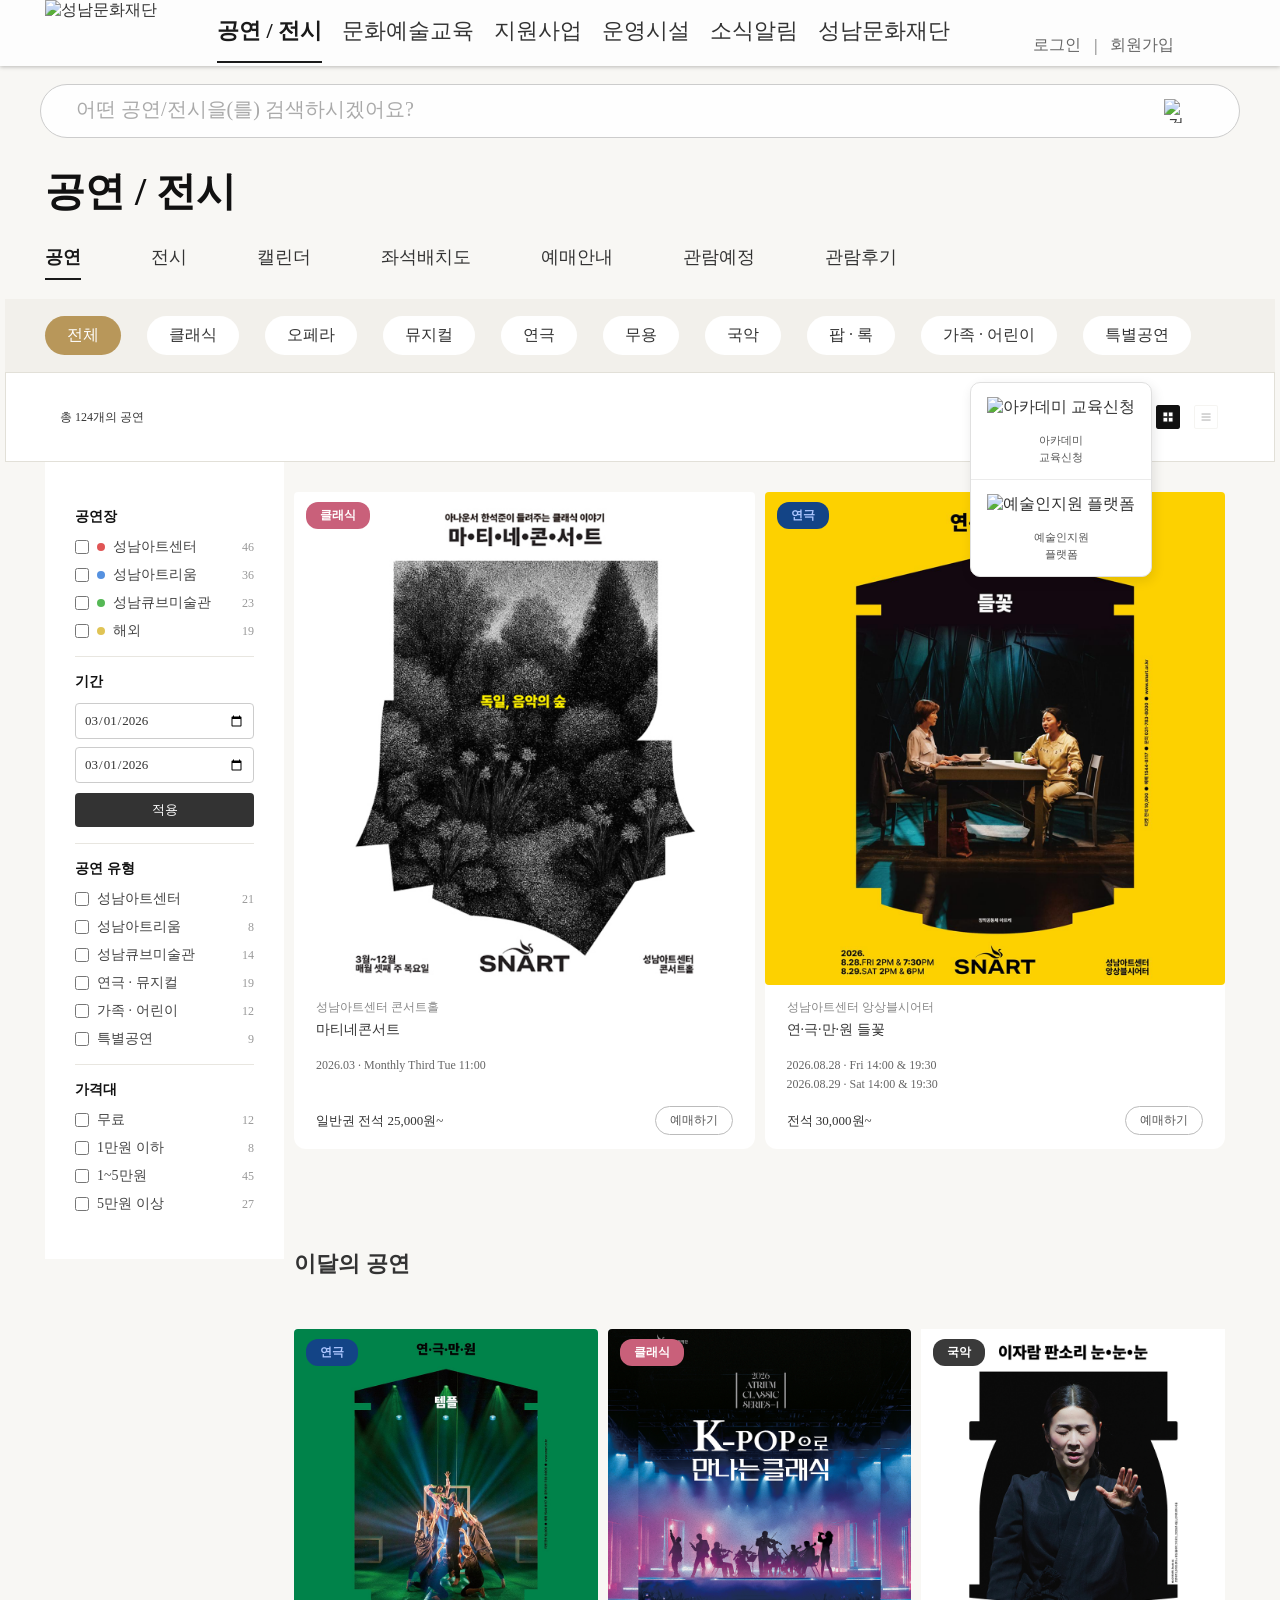
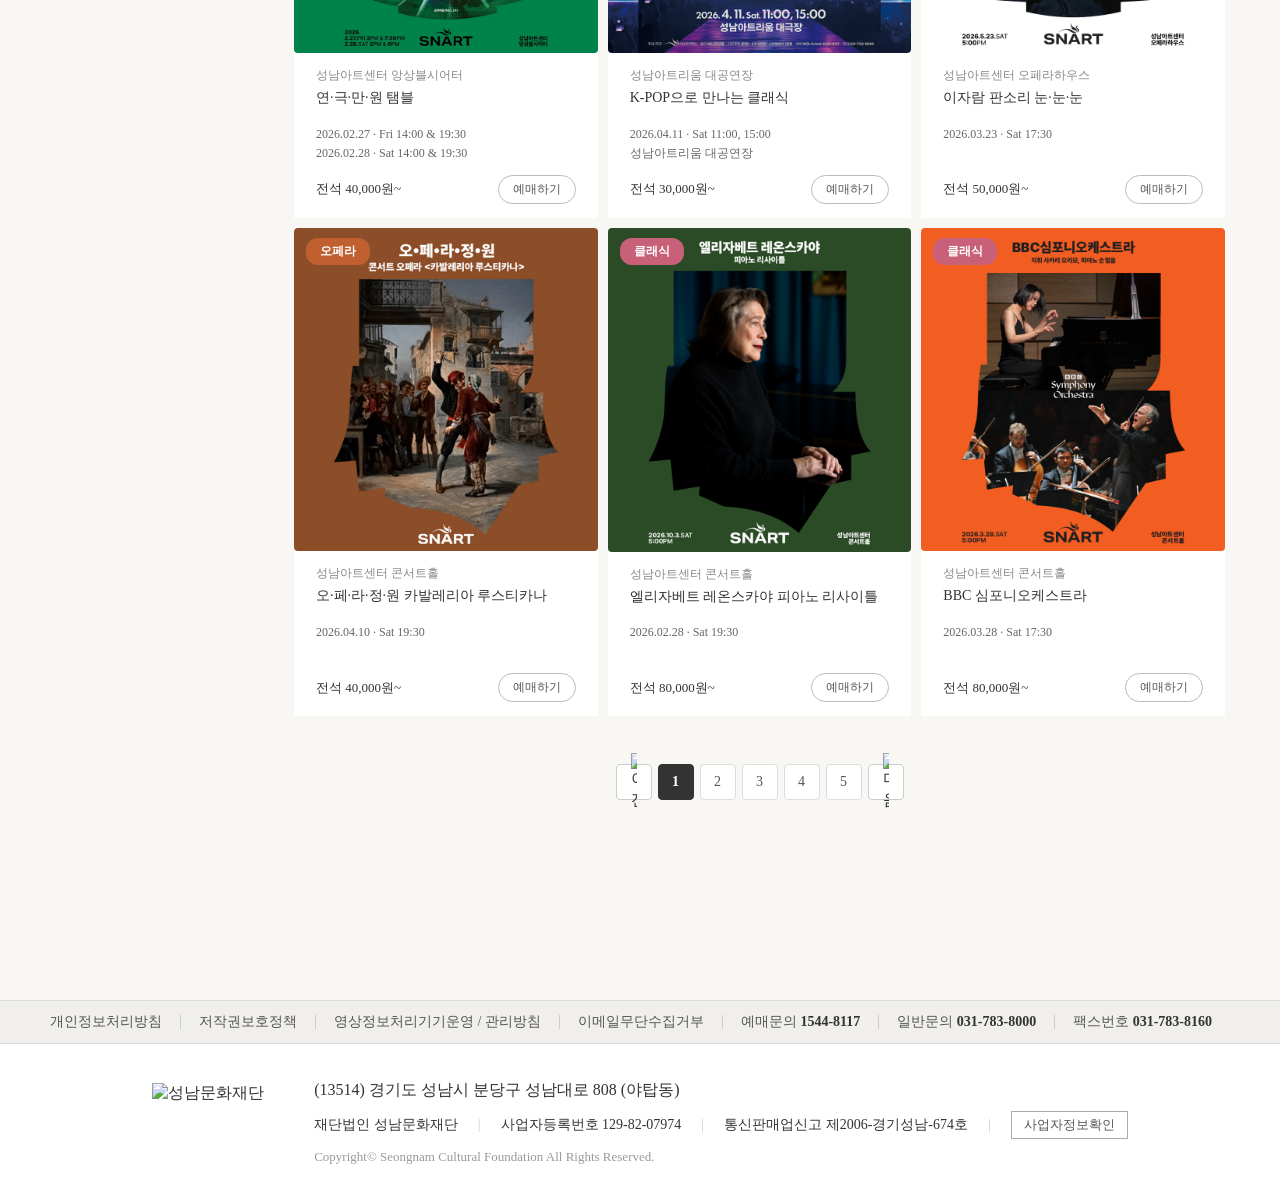
==== subpage1.html @ 3c05ad5e "0329" ====
<!DOCTYPE html>
<html lang="ko">
<head>
  <meta charset="UTF-8">
  <meta name="viewport" content="width=device-width, initial-scale=1.0">
  <title>공연/전시 - 성남문화재단</title>
  <link rel="stylesheet" href="css/reset.css">
  <link rel="stylesheet" href="css/header.css">
  <link rel="stylesheet" href="css/footer.css">
  <link rel="stylesheet" href="css/subpage1.css">
  <script src="https://kit.fontawesome.com/1cd9cbfb2d.js" crossorigin="anonymous"></script>
</head>
<body>

  <header>
    <div class="container">
      <a href="index.html" class="header-logo">
        <img src="img/symbol/logo-header.png" alt="성남문화재단">
      </a>
      <nav class="header-nav" id="headerNav">
        <ul>
          <li><a href="subpage1.html" class="on">공연 / 전시</a></li>
          <li><a href="#">문화예술교육</a></li>
          <li><a href="#">지원사업</a></li>
          <li><a href="#">운영시설</a></li>
          <li><a href="#">소식알림</a></li>
          <li><a href="#">성남문화재단</a></li>
        </ul>
      </nav>
      <div class="header-auth">
        <a href="#">로그인</a>
        <span class="divider">|</span>
        <a href="#">회원가입</a>
      </div>
      <button class="hamburger" id="hamburger" aria-label="메뉴 열기">
        <span></span>
        <span></span>
        <span></span>
      </button>
    </div>
  </header>

  <aside class="side-nav" id="sideNav">
    <a href="#" class="side-nav-item">
      <img src="img/symbol/keybord.png" alt="아카데미 교육신청">
      <span>아카데미<br>교육신청</span>
    </a>
    <a href="#" class="side-nav-item">
      <img src="img/symbol/flatfrom.png" alt="예술인지원 플랫폼">
      <span>예술인지원<br>플랫폼</span>
    </a>
  </aside>

  <main>

    <!-- 검색 -->
    <section id="search">
      <div class="container">
        <input type="text" placeholder="어떤 공연/전시을(를) 검색하시겠어요?">
        <button class="search-btn" aria-label="검색">
          <img src="img/symbol/search.png" alt="검색">
        </button>
      </div>
    </section>

    <!-- 공연/전시 헤더 섹션 -->
    <section id="perf-nav-section">
      <div class="container">
        <h1 class="page-title">공연 / 전시</h1>
        <nav class="page-nav">
          <ul>
            <li><a href="#" class="on">공연</a></li>
            <li><a href="#">전시</a></li>
            <li><a href="#">캘린더</a></li>
            <li><a href="#">좌석배치도</a></li>
            <li><a href="#">예매안내</a></li>
            <li><a href="#">관람예정</a></li>
            <li><a href="#">관람후기</a></li>
          </ul>
        </nav>
      </div>
      <div class="genre-nav-wrap">
        <div class="container">
          <ul class="genre-nav">
            <li><a href="#" class="active">전체</a></li>
            <li><a href="#">클래식</a></li>
            <li><a href="#">오페라</a></li>
            <li><a href="#">뮤지컬</a></li>
            <li><a href="#">연극</a></li>
            <li><a href="#">무용</a></li>
            <li><a href="#">국악</a></li>
            <li><a href="#">팝 · 록</a></li>
            <li><a href="#">가족 · 어린이</a></li>
            <li><a href="#">특별공연</a></li>
          </ul>
        </div>
      </div>
    </section>

    <!-- 게시물 영역 -->
    <section id="perf-content">

      <!-- 컨트롤 바 (풀너비) -->
      <div class="content-controlbar">
        <div class="container controlbar-inner">
          <p class="controlbar-count">총 124개의 공연</p>
          <div class="controlbar-right">
            <button class="sort-btn">
              날짜순
              <img src="img/symbol/bottom.png" alt="정렬">
            </button>
            <button class="view-btn active" id="viewGrid" aria-label="그리드 보기">
              <img src="img/symbol/cube.png" alt="그리드">
            </button>
            <button class="view-btn" id="viewList" aria-label="목록 보기">
              <img src="img/symbol/hamburger.png" alt="목록">
            </button>
          </div>
        </div>
      </div>

      <div class="container">
        <div class="content-layout">

          <!-- 좌측 필터 사이드바 -->
          <aside class="filter-sidebar">
            <div class="filter-group">
              <h3 class="filter-title">공연장</h3>
              <ul class="filter-list">
                <li><label><input type="checkbox"> <span class="filter-dot" style="background:#e05555;"></span> 성남아트센터 <span class="filter-count">46</span></label></li>
                <li><label><input type="checkbox"> <span class="filter-dot" style="background:#5591e0;"></span> 성남아트리움 <span class="filter-count">36</span></label></li>
                <li><label><input type="checkbox"> <span class="filter-dot" style="background:#55b855;"></span> 성남큐브미술관 <span class="filter-count">23</span></label></li>
                <li><label><input type="checkbox"> <span class="filter-dot" style="background:#e0c455;"></span> 해외 <span class="filter-count">19</span></label></li>
              </ul>
            </div>
            <div class="filter-divider"></div>
            <div class="filter-group">
              <h3 class="filter-title">기간</h3>
              <div class="filter-date">
                <input type="date" value="2026-03-01">
                <input type="date" value="2026-03-01">
              </div>
              <button class="filter-apply-btn">적용</button>
            </div>
            <div class="filter-divider"></div>
            <div class="filter-group">
              <h3 class="filter-title">공연 유형</h3>
              <ul class="filter-list">
                <li><label><input type="checkbox"> 성남아트센터 <span class="filter-count">21</span></label></li>
                <li><label><input type="checkbox"> 성남아트리움 <span class="filter-count">8</span></label></li>
                <li><label><input type="checkbox"> 성남큐브미술관 <span class="filter-count">14</span></label></li>
                <li><label><input type="checkbox"> 연극 · 뮤지컬 <span class="filter-count">19</span></label></li>
                <li><label><input type="checkbox"> 가족 · 어린이 <span class="filter-count">12</span></label></li>
                <li><label><input type="checkbox"> 특별공연 <span class="filter-count">9</span></label></li>
              </ul>
            </div>
            <div class="filter-divider"></div>
            <div class="filter-group">
              <h3 class="filter-title">가격대</h3>
              <ul class="filter-list">
                <li><label><input type="checkbox"> 무료 <span class="filter-count">12</span></label></li>
                <li><label><input type="checkbox"> 1만원 이하 <span class="filter-count">8</span></label></li>
                <li><label><input type="checkbox"> 1~5만원 <span class="filter-count">45</span></label></li>
                <li><label><input type="checkbox"> 5만원 이상 <span class="filter-count">27</span></label></li>
              </ul>
            </div>
          </aside>

          <!-- 중앙 콘텐츠 -->
          <div class="content-main">

            <!-- 상단 피처드 카드 2개 -->
            <div class="featured-cards">
              <div class="featured-card">
                <div class="card-img-wrap">
                  <span class="card-tag tag--classic">클래식</span>
                  <img src="img/sub1/top-card (1).png" alt="마티네콘서트">
                </div>
                <div class="card-info">
                  <p class="card-venue">성남아트센터 콘서트홀</p>
                  <p class="card-title">마티네콘서트</p>
                  <p class="card-date">2026.03 · Monthly Third Tue 11:00</p>
                  <div class="card-bottom">
                    <p class="card-price">일반권 전석 25,000원~</p>
                    <a href="subpage2.html" class="card-btn">예매하기</a>
                  </div>
                </div>
              </div>
              <div class="featured-card">
                <div class="card-img-wrap">
                  <span class="card-tag tag--play">연극</span>
                  <img src="img/sub1/top-card (2).png" alt="연·극·만·원 들꽃">
                </div>
                <div class="card-info">
                  <p class="card-venue">성남아트센터 앙상블시어터</p>
                  <p class="card-title">연·극·만·원 들꽃</p>
                  <p class="card-date">2026.08.28 · Fri 14:00 &amp; 19:30<br>2026.08.29 · Sat 14:00 &amp; 19:30</p>
                  <div class="card-bottom">
                    <p class="card-price">전석 30,000원~</p>
                    <a href="#" class="card-btn">예매하기</a>
                  </div>
                </div>
              </div>
            </div>

            <!-- 이달의 공연 -->
            <div class="monthly-section">
              <h2 class="monthly-title">이달의 공연</h2>
              <div class="card-grid">

                <div class="perf-card">
                  <div class="card-img-wrap">
                    <span class="card-tag tag--play">연극</span>
                    <img src="img/sub1/bot-card (1).png" alt="연·극·만·원 탬블">
                  </div>
                  <div class="card-info">
                    <p class="card-venue">성남아트센터 앙상블시어터</p>
                    <p class="card-title">연·극·만·원 탬블</p>
                    <p class="card-date">2026.02.27 · Fri 14:00 &amp; 19:30<br>2026.02.28 · Sat 14:00 &amp; 19:30</p>
                    <div class="card-bottom">
                      <p class="card-price">전석 40,000원~</p>
                      <a href="#" class="card-btn">예매하기</a>
                    </div>
                  </div>
                </div>

                <div class="perf-card">
                  <div class="card-img-wrap">
                    <span class="card-tag tag--classic">클래식</span>
                    <img src="img/sub1/bot-card (2).png" alt="K-POP으로 만나는 클래식">
                  </div>
                  <div class="card-info">
                    <p class="card-venue">성남아트리움 대공연장</p>
                    <p class="card-title">K-POP으로 만나는 클래식</p>
                    <p class="card-date">2026.04.11 · Sat 11:00, 15:00<br>성남아트리움 대공연장</p>
                    <div class="card-bottom">
                      <p class="card-price">전석 30,000원~</p>
                      <a href="#" class="card-btn">예매하기</a>
                    </div>
                  </div>
                </div>

                <div class="perf-card">
                  <div class="card-img-wrap">
                    <span class="card-tag tag--gugak">국악</span>
                    <img src="img/sub1/bot-card (3).png" alt="이자람 판소리 눈·눈·눈">
                  </div>
                  <div class="card-info">
                    <p class="card-venue">성남아트센터 오페라하우스</p>
                    <p class="card-title">이자람 판소리 눈·눈·눈</p>
                    <p class="card-date">2026.03.23 · Sat 17:30</p>
                    <div class="card-bottom">
                      <p class="card-price">전석 50,000원~</p>
                      <a href="#" class="card-btn">예매하기</a>
                    </div>
                  </div>
                </div>

                <div class="perf-card">
                  <div class="card-img-wrap">
                    <span class="card-tag tag--opera">오페라</span>
                    <img src="img/sub1/bot-card (4).png" alt="오·페·라·정·원">
                  </div>
                  <div class="card-info">
                    <p class="card-venue">성남아트센터 콘서트홀</p>
                    <p class="card-title">오·페·라·정·원 카발레리아 루스티카나</p>
                    <p class="card-date">2026.04.10 · Sat 19:30</p>
                    <div class="card-bottom">
                      <p class="card-price">전석 40,000원~</p>
                      <a href="#" class="card-btn">예매하기</a>
                    </div>
                  </div>
                </div>

                <div class="perf-card">
                  <div class="card-img-wrap">
                    <span class="card-tag tag--classic">클래식</span>
                    <img src="img/sub1/bot-card (5).png" alt="엘리자베트 레온스카야">
                  </div>
                  <div class="card-info">
                    <p class="card-venue">성남아트센터 콘서트홀</p>
                    <p class="card-title">엘리자베트 레온스카야 피아노 리사이틀</p>
                    <p class="card-date">2026.02.28 · Sat 19:30</p>
                    <div class="card-bottom">
                      <p class="card-price">전석 80,000원~</p>
                      <a href="#" class="card-btn">예매하기</a>
                    </div>
                  </div>
                </div>

                <div class="perf-card">
                  <div class="card-img-wrap">
                    <span class="card-tag tag--classic">클래식</span>
                    <img src="img/sub1/bot-card (6).png" alt="BBC심포니오케스트라">
                  </div>
                  <div class="card-info">
                    <p class="card-venue">성남아트센터 콘서트홀</p>
                    <p class="card-title">BBC 심포니오케스트라</p>
                    <p class="card-date">2026.03.28 · Sat 17:30</p>
                    <div class="card-bottom">
                      <p class="card-price">전석 80,000원~</p>
                      <a href="#" class="card-btn">예매하기</a>
                    </div>
                  </div>
                </div>

              </div>

              <!-- 페이지네이션 -->
              <div class="pagination">
                <a href="subpage1.html?page=1" class="page-arrow" aria-label="이전 페이지">
                  <img src="img/symbol/left.png" alt="이전">
                </a>
                <a href="subpage1.html?page=1" class="page-num active">1</a>
                <a href="subpage1.html?page=2" class="page-num">2</a>
                <a href="subpage1.html?page=3" class="page-num">3</a>
                <a href="subpage1.html?page=4" class="page-num">4</a>
                <a href="subpage1.html?page=5" class="page-num">5</a>
                <a href="subpage1.html?page=2" class="page-arrow" aria-label="다음 페이지">
                  <img src="img/symbol/right.png" alt="다음">
                </a>
              </div>

            </div>

          </div>

          <!-- 우측 사이드 네비 -->
          <div class="content-sidenav">
            <a href="#" class="content-side-item">
              <img src="img/symbol/keybord.png" alt="아카데미 교육신청">
              <span>아카데미<br>교육신청</span>
            </a>
            <a href="#" class="content-side-item">
              <img src="img/symbol/flatfrom.png" alt="예술인지원 플랫폼">
              <span>예술인지원<br>플랫폼</span>
            </a>
          </div>

        </div>
      </div>
    </section>

  </main>

  <footer>
    <!-- 상단 링크 바 -->
    <div class="footer-top">
      <div class="container">
        <a href="#" class="footer-top-link">개인정보처리방침</a>
        <a href="#" class="footer-top-link">저작권보호정책</a>
        <a href="#" class="footer-top-link">영상정보처리기기운영 / 관리방침</a>
        <a href="#" class="footer-top-link">이메일무단수집거부</a>
        <p class="footer-top-contact">예매문의 <span>1544-8117</span></p>
        <p class="footer-top-contact">일반문의 <span>031-783-8000</span></p>
        <p class="footer-top-contact">팩스번호 <span>031-783-8160</span></p>
      </div>
    </div>
    <!-- 하단 본문 -->
    <div class="footer-bottom">
      <div class="container">
        <div class="footer-bottom-inner">
          <a href="index.html" class="footer-logo">
            <img src="img/symbol/logo-footer.png" alt="성남문화재단">
          </a>
          <div class="footer-info">
            <p class="footer-address">(13514) 경기도 성남시 분당구 성남대로 808 (야탑동)</p>
            <div class="footer-meta">
              <span>재단법인 성남문화재단</span>
              <span class="footer-meta-divider">|</span>
              <span>사업자등록번호 129-82-07974</span>
              <span class="footer-meta-divider">|</span>
              <span>통신판매업신고 제2006-경기성남-674호</span>
              <span class="footer-meta-divider">|</span>
              <button class="footer-biz-btn">사업자정보확인</button>
            </div>
            <p class="footer-copy">Copyright© Seongnam Cultural Foundation All Rights Reserved.</p>
          </div>
        </div>
      </div>
    </div>
  </footer>

  <script src="js/subpage1.js"></script>
  <script src="js/header.js"></script>
</body>
</html>
---- css/header.css ----
/* ============ HEADER ============ */
header {
  position: fixed;
  top: 0;
  left: 0;
  width: 100%;
  background: #fdfdfd;
  box-shadow: 0 1px 4px rgba(0, 0, 0, 0.25);
  z-index: 1000;
}

header .container {
  display: flex;
  align-items: flex-end;
  height: 66px;
  padding-bottom: 10px;
}

/* 로고 */
.header-logo {
  flex-shrink: 0;
  align-self: flex-start;
  margin-right: 60px;
}

.header-logo img {
  height: 50px;
}

/* 내비게이션 */
.header-nav {
  flex-shrink: 0;
}

.header-nav ul {
  display: flex;
  gap: 20px;
  align-items: center;
  margin-bottom: 10px;
}

.header-nav ul li a {
  font-size: 22px;
  white-space: nowrap;
  transition: color 0.2s;
}

.header-nav ul li a:hover {
  color: #1a1a1a;
}

/* 로그인/회원가입 */
.header-auth {
  margin-left: 83px;
  display: flex;
  align-items: center;
  gap: 13px;
  flex-shrink: 0;
}

.header-auth a {
  font-size: 16px;
  color: #666;
  font-weight: 300;
  white-space: nowrap;
  transition: color 0.2s;
}

.header-auth a:hover {
  color: #333;
}

.header-auth .divider {
  color: #666;
  font-size: 16px;
  font-weight: 300;
}/* ============ 헤더 ON 클래스 - 공연/전시 active 밑줄 ============ */
.header-nav ul li {
  position: relative;
}

.header-nav ul li a.on {
  color: #1a1a1a;
  font-weight: 600;
  position: relative;
}

.header-nav ul li a.on::after {
  content: '';
  position: absolute;
  left: 0;
  bottom: -20px; /* 헤더 하단 끝까지 내려옴 (padding-bottom: 10px 기준) */
  width: 100%;
  height: 2px;
  background: #1a1a1a;
}
/* 햄버거 버튼 */
.hamburger {
  display: none;
  flex-direction: column;
  gap: 5px;
  padding: 4px;
  margin-left: auto;
  cursor: pointer;
  align-self: center;
}

.hamburger span {
  display: block;
  width: 26px;
  height: 2px;
  background: #333;
  border-radius: 2px;
  transition: transform 0.3s, opacity 0.3s;
}

.hamburger.open span:nth-child(1) {
  transform: translateY(7px) rotate(45deg);
}
.hamburger.open span:nth-child(2) {
  opacity: 0;
}
.hamburger.open span:nth-child(3) {
  transform: translateY(-7px) rotate(-45deg);
}

/* ============ 반응형 ============ */
@media (max-width: 1100px) {
  .header-auth {
    margin-left: 30px;
  }

  .header-nav ul {
    gap: 14px;
  }

  .header-nav ul li a {
    font-size: 18px;
  }

  .header-logo {
    margin-right: 30px;
  }
}

@media (max-width: 900px) {
  .header-auth {
    display: none;
  }

  .header-nav ul li a {
    font-size: 16px;
  }

  .header-nav ul {
    gap: 10px;
  }
}

@media (max-width: 768px) {
  .header-nav {
    position: fixed;
    top: 66px;
    left: 0;
    width: 100%;
    background: #fdfdfd;
    padding: 20px 24px;
    box-shadow: 0 4px 8px rgba(0, 0, 0, 0.12);
    transform: translateY(-110%);
    opacity: 0;
    transition: transform 0.3s ease, opacity 0.3s ease;
    pointer-events: none;
  }

  .header-nav.open {
    transform: translateY(0);
    opacity: 1;
    pointer-events: all;
  }

  .header-nav ul {
    flex-direction: column;
    align-items: flex-start;
    gap: 18px;
  }

  .header-nav ul li a {
    font-size: 18px;
  }

  .header-logo {
    margin-right: auto;
  }

  .hamburger {
    display: flex;
  }
}
---- css/footer.css ----
/* ============ FOOTER ============ */
footer {
  margin-top: 100px;
}

/* 상단 링크 바 */
.footer-top {
  background: #f0efec;
  border-top: 1px solid #ddd;
  border-bottom: 1px solid #ddd;
  padding: 14px 0;
}

.footer-top .container {
  display: flex;
  align-items: center;
  justify-content: center;
  flex-wrap: wrap;
  gap: 0;
}

.footer-top-link {
  font-size: 14px;
  color: #555;
  padding: 0 18px;
  border-right: 1px solid #ccc;
  line-height: 1;
  white-space: nowrap;
}

.footer-top-link:first-child {
  padding-left: 0;
}

.footer-top-link:last-child {
  border-right: none;
}

.footer-top-link:hover {
  color: #222;
}

.footer-top-contact {
  font-size: 14px;
  color: #555;
  padding: 0 18px;
  border-right: 1px solid #ccc;
  white-space: nowrap;
  line-height: 1;
}

.footer-top-contact:last-child {
  border-right: none;
}

.footer-top-contact span {
  font-weight: bold;
}

/* 하단 본문 */
.footer-bottom {
  background: #fff;
  padding: 36px 0;
}

.footer-bottom .container {
  display: flex;
  justify-content: center;
}

.footer-bottom-inner {
  display: flex;
  align-items: center;
  gap: 50px;
}

.footer-logo img {
  height: 80px;
  width: auto;
}

.footer-info {
  display: flex;
  flex-direction: column;
  align-items: flex-start;
  gap: 10px;
  text-align: left;
}

.footer-address {
  font-size: 16px;
}

.footer-meta {
  display: flex;
  align-items: center;
  justify-content: flex-start;
  gap: 20px;
  font-size: 14px;
  color: #555;
  flex-wrap: wrap;
}

.footer-meta-divider {
  color: #ccc;
}

.footer-biz-btn {
  border: 1px solid #aaa;
  padding: 4px 12px;
  font-size: 13px;
  color: #555;
  background: #fff;
  cursor: pointer;
  transition: border-color 0.2s, color 0.2s;
}

.footer-biz-btn:hover {
  border-color: #555;
}

.footer-copy {
  font-size: 13px;
  color: #999;
}

/* ============ 반응형 ============ */
@media (max-width: 768px) {
  .footer-top .container {
    justify-content: center;
    gap: 6px 0;
  }

  .footer-top-link,
  .footer-top-contact {
    font-size: 12px;
    padding: 4px 10px;
  }

  .footer-bottom-inner {
    flex-direction: column;
    align-items: center;
    gap: 24px;
  }

  .footer-info {
    align-items: center;
    text-align: center;
  }

  .footer-meta {
    justify-content: center;
  }

  .footer-logo img {
    height: 60px;
  }

  .footer-address {
    font-size: 14px;
  }

  .footer-meta {
    font-size: 12px;
    gap: 10px;
  }

  .footer-copy {
    font-size: 12px;
  }
}

@media (max-width: 480px) {
  .footer-top .container {
    justify-content: center;
  }

  .footer-top-link,
  .footer-top-contact {
    font-size: 11px;
    padding: 4px 8px;
  }

  .footer-logo img {
    height: 50px;
  }

  .footer-meta {
    gap: 8px;
  }

  .footer-meta-divider {
    display: none;
  }

  .footer-address {
    font-size: 13px;
  }
}
---- css/subpage1.css ----
/* ============ SUBPAGE1 - 공연/전시 ============ */

/* main 기본 */
main {
  padding-left: 5px;
  padding-right: 5px;
}

/* ============ 검색 ============ */
#search {
  margin-top: 18px;
  display: flex;
  justify-content: center;
}

#search .container {
  height: 54px;
  border-radius: 100px;
  background: #fefefe;
  border: 1px solid #ccc;
  display: flex;
  align-items: center;
  justify-content: space-between;
  overflow: hidden;
}

#search .container input {
  flex: 1;
  height: 100%;
  border: none;
  background: transparent;
  margin-left: 30px;
  font-size: 16px;
  font-weight: 300;
  color: #333;
  outline: none;
  font-family: inherit;
}

#search .container input::placeholder {
  color: #aaa;
  font-size: 20px;
}

.search-btn {
  display: flex;
  align-items: center;
  justify-content: center;
  margin-right: 46px;
  flex-shrink: 0;
  cursor: pointer;
  background: none;
  border: none;
  padding: 0;
}

.search-btn img {
  width: 24px;
  height: 24px;
}


/* ============ 공연/전시 헤더 섹션 ============ */
#perf-nav-section {
  margin-top: 26px;
}

/* 페이지 타이틀 */
.page-title {
  font-size: 40px;
  font-weight: 700;
  color: #111;
  margin-bottom: 26px;
}

/* 페이지 탭 네비게이션 */
.page-nav {
  margin-bottom: 0;
}

.page-nav ul {
  display: flex;
  gap: 70px;
  align-items: center;
  list-style: none;
  padding: 0;
  margin: 0;
}

.page-nav ul li a {
  font-size: 18px;
  color: #333;
  white-space: nowrap;
  padding-bottom: 12px;
  display: inline-block;
  position: relative;
  transition: color 0.2s;
}

.page-nav ul li a:hover {
  color: #1a1a1a;
}

.page-nav ul li a.on {
  color: #1a1a1a;
  font-weight: 600;
}

.page-nav ul li a.on::after {
  content: '';
  position: absolute;
  left: 0;
  bottom: 0;
  width: 100%;
  height: 2px;
  background: #1a1a1a;
  margin-bottom: 1px;
}

/* ============ 장르 네비게이션 ============ */
.genre-nav-wrap {
  background: #f2f0eb;
  margin-top: 18px;
  padding: 17px 0;
}

.genre-nav {
  display: flex;
  flex-wrap: wrap;
  gap: 26px;
  list-style: none;
  padding: 0;
  margin: 0;
}

.genre-nav li a {
  display: inline-block;
  font-size: 16px;
  font-weight: 300;
  background: #fff;
  padding: 9px 22px;
  border-radius: 20px;
  white-space: nowrap;
  transition: background 0.2s, color 0.2s;
}

.genre-nav li a:hover {
  background: #e8e0d0;
  color: #111;
}

.genre-nav li a.active {
  color: #fff;
  background: #b8975a;
}

/* ============ 게시물 영역 ============ */
#perf-content {
  margin-top: 0;
}

/* 3단 레이아웃 */
.content-layout {
  display: flex;
  align-items: flex-start;
  gap: 0;
}

/* ============ 좌측 필터 사이드바 ============ */
.filter-sidebar {
  width: 239px;
  flex-shrink: 0;
  padding: 30px;
  background: #fff;
}

.filter-group {
  padding: 16px 0;
}

.filter-title {
  font-size: 14px;
  font-weight: 700;
  color: #111;
  margin-bottom: 12px;
}

.filter-list {
  list-style: none;
  padding: 0;
  margin: 0;
  display: flex;
  flex-direction: column;
  gap: 10px;
}

.filter-list li label {
  display: flex;
  align-items: center;
  gap: 8px;
  font-size: 14px;
  color: #444;
  cursor: pointer;
}

.filter-list li label input[type="checkbox"] {
  width: 14px;
  height: 14px;
  accent-color: #b8975a;
  cursor: pointer;
  flex-shrink: 0;
}

.filter-dot {
  display: inline-block;
  width: 8px;
  height: 8px;
  border-radius: 50%;
  flex-shrink: 0;
}

.filter-count {
  margin-left: auto;
  font-size: 12px;
  color: #999;
}

.filter-date {
  display: flex;
  flex-direction: column;
  gap: 8px;
  margin-bottom: 10px;
}

.filter-date input[type="date"] {
  width: 100%;
  height: 36px;
  border: 1px solid #ccc;
  border-radius: 4px;
  padding: 0 8px;
  font-size: 13px;
  color: #333;
  font-family: inherit;
  outline: none;
}

.filter-apply-btn {
  width: 100%;
  height: 34px;
  background: #333;
  color: #fff;
  font-size: 13px;
  border-radius: 4px;
  cursor: pointer;
  border: none;
  font-family: inherit;
  transition: background 0.2s;
}

.filter-apply-btn:hover {
  background: #111;
}

.filter-divider {
  height: 1px;
  background: #e8e6e0;
}

/* ============ 중앙 콘텐츠 ============ */
.content-main {
  flex: 1;
  min-width: 0;
  padding: 0 10px;
}

/* 컨트롤 바 */
.content-controlbar {
  height: 90px;
  background: #fff;
  border: 1px solid #e2e0d8;
  max-width: 1920px;
  width: 100%;
}

.controlbar-inner {
  display: flex;
  align-items: center;
  justify-content: space-between;
  padding: 0 20px;
  height: 100%;
}

.controlbar-count {
  font-size: 12px;
}

.controlbar-right {
  display: flex;
  align-items: center;
  gap: 10px;
}

.sort-btn {
  display: flex;
  align-items: center;
  gap: 4px;
  font-size: 12px;
  background: none;
  border: none;
  cursor: pointer;
  font-family: inherit;
  padding: 0;
}

.sort-btn img {
  width: 12px;
  height: 12px;
  object-fit: contain;
}

.view-btn {
  display: flex;
  align-items: center;
  justify-content: center;
  width: 28px;
  height: 28px;
  background: none;
  border: none;
  cursor: pointer;
  padding: 2px;
  border-radius: 4px;
  transition: background 0.2s;
  opacity: 0.4;
}

.view-btn.active {
  opacity: 1;
}

.view-btn:hover {
  background: #f0ede6;
  opacity: 1;
}

.view-btn img {
  width: 32px;
  object-fit: contain;
}

/* ============ 우측 콘텐츠 사이드 네비 ============ */
.content-sidenav {
  width: 80px;
  flex-shrink: 0;
  display: flex;
  flex-direction: column;
  gap: 8px;
  padding-top: 30px;
}

.content-side-item {
  display: flex;
  flex-direction: column;
  align-items: center;
  gap: 6px;
  background: #fff;
  border: 1px solid #ddd;
  border-radius: 8px;
  padding: 10px 8px;
  box-shadow: 0 2px 6px rgba(0, 0, 0, 0.08);
  text-align: center;
  transition: box-shadow 0.2s;
}

.content-side-item:hover {
  box-shadow: 0 4px 12px rgba(0, 0, 0, 0.14);
}

.content-side-item img {
  width: 28px;
  height: 28px;
  object-fit: contain;
}

.content-side-item span {
  font-size: 11px;
  color: #444;
  line-height: 1.4;
}

/* ============ 우측 고정 사이드 네비 ============ */
.side-nav {
  position: fixed;
  right: 10%;
  z-index: 500;
  display: flex;
  flex-direction: column;
  background: #fff;
  border: 1px solid #e0e0e0;
  border-radius: 10px;
  overflow: hidden;
  box-shadow: 2px 4px 12px rgba(0, 0, 0, 0.1);
}

.side-nav-item {
  display: flex;
  flex-direction: column;
  align-items: center;
  gap: 7px;
  padding: 14px 16px;
  text-align: center;
  border-bottom: 1px solid #ebebeb;
  transition: background 0.2s;
}

.side-nav-item:last-child {
  border-bottom: none;
}

.side-nav-item:hover {
  background: #f7f7f7;
}

.side-nav-item img {
  height: 28px;
  width: auto;
  display: block;
}

.side-nav-item span {
  font-size: 11px;
  color: #555;
  line-height: 1.5;
  white-space: nowrap;
}

/* 레이아웃 안 사이드 네비는 숨김 */
.content-sidenav {
  display: none;
}

/* ============ 카드 공통 ============ */
.card-img-wrap {
  position: relative;
  width: 100%;
  overflow: hidden;
}

.card-img-wrap img {
  width: 100%;
  display: block;
  object-fit: cover;
}

.card-tag {
  position: absolute;
  top: 10px;
  left: 12px;
  font-size: 12px;
  font-weight: 600;
  color: #fff;
  padding: 5px 14px;
  border-radius: 12px;
  z-index: 1;
}

.tag--classic {
  background: #c9607a;
}

.tag--play {
  background: #134486;
  color: #ADC6FF;
}

.tag--gugak {
  background: #3a3a3a;
}

.tag--opera {
  background: #c06030;
}

.card-info {
  padding: 14px 22px;
}

.card-venue {
  font-size: 12px;
  color: #888;
  margin-bottom: 4px;
}

.card-title {
  font-size: 14px;
  margin-bottom: 17px;
  line-height: 1.4;
}

.card-date {
  font-size: 12px;
  color: #666;
  line-height: 1.6;
  margin-bottom: 12px;
  height: 38px;
}

.card-bottom {
  display: flex;
  align-items: center;
  justify-content: space-between;
}

.card-price {
  font-size: 13px;
  color: #333;
}

.card-btn {
  font-size: 12px;
  color: #555;
  border: 1px solid #bbb;
  border-radius: 20px;
  padding: 5px 14px;
  white-space: nowrap;
  transition: background 0.2s, color 0.2s;
}

.card-btn:hover {
  background: #b8975a;
  color: #fff;
  border-color: #b8975a;
}

/* ============ 상단 피처드 카드 ============ */
.featured-cards {
  display: flex;
  gap: 10px;
  margin-top: 30px;
}

.featured-card {
  flex: 1;
  background: #fff;
  border-radius: 12px;
}

.featured-card .card-img-wrap {
  border-radius: 4px;
  overflow: hidden;
}

/* ============ 이달의 공연 ============ */
.monthly-section {
  margin-top: 100px;
  padding-bottom: 40px;
}

.monthly-title {
  font-size: 22px;
  font-weight: 700;
  margin-bottom: 50px;
}

.card-grid {
  display: grid;
  grid-template-columns: repeat(3, 1fr);
  gap: 10px;
}

.perf-card {
  background: #fff;
}

.perf-card .card-img-wrap {
  border-radius: 4px;
  overflow: hidden;
}

/* ============ 페이지네이션 ============ */
.pagination {
  display: flex;
  align-items: center;
  justify-content: center;
  gap: 6px;
  margin-top: 48px;
  padding-bottom: 60px;
}

.page-arrow {
  width: 36px;
  height: 36px;
  border: 1px solid #ccc;
  border-radius: 4px;
  background: #fff;
  display: flex;
  align-items: center;
  justify-content: center;
  cursor: pointer;
  transition: background 0.2s, border-color 0.2s;
  flex-shrink: 0;
  text-decoration: none;
}

.page-arrow:hover {
  background: #f0ede6;
  border-color: #aaa;
}

.page-arrow img {
  width: 6px;
  height: auto;
  display: block;
}

.page-num {
  width: 36px;
  height: 36px;
  border: 1px solid #ddd;
  background: #fff;
  font-size: 14px;
  border-radius: 4px;
  color: #555;
  cursor: pointer;
  display: flex;
  align-items: center;
  justify-content: center;
  font-family: inherit;
  text-decoration: none;
  transition: background 0.2s, color 0.2s, border-color 0.2s;
}

.page-num:hover {
  background: #f0ede6;
  border-color: #aaa;
  color: #111;
}

.page-num.active {
  background: #333;
  border-color: #333;
  color: #fff;
  font-weight: 600;
}

/* ============ 반응형 1100px ============ */
@media (max-width: 1200px) {
     /* 우측 고정 사이드 네비 숨김 */
  .side-nav {
    display: none;
  }
}
@media (max-width: 1100px) {
  .page-title {
    font-size: 32px;
  }

  .page-nav ul {
    gap: 40px;
  }

  .filter-sidebar {
    width: 200px;
    padding: 20px 16px;
  }
}

/* ============ 반응형 768px ============ */
@media (max-width: 768px) {

  /* 검색 */
  #search .container input,
  #search .container input::placeholder {
    font-size: 15px;
  }

  /* 페이지 타이틀 */
  .page-title {
    font-size: 26px;
    margin-bottom: 18px;
  }

  /* 페이지 탭 - 스크롤 가능하게 */
  .page-nav ul {
    gap: 24px;
    overflow-x: auto;
    flex-wrap: nowrap;
    -webkit-overflow-scrolling: touch;
    padding-bottom: 4px;
  }

  .page-nav ul::-webkit-scrollbar {
    display: none;
  }

  .page-nav ul li a {
    font-size: 15px;
    white-space: nowrap;
  }

  /* 헤더 on 밑줄 (모바일 햄버거 메뉴에서는 숨김) */
  .header-nav ul li a.on::after {
    display: none;
  }

  /* 장르 네비 */
  .genre-nav {
    gap: 10px;
  }

  .genre-nav li a {
    font-size: 13px;
    padding: 7px 14px;
  }

  /* 3단 → 세로 전환 */
  .content-layout {
    flex-direction: column;
  }

  /* 필터 사이드바: 모바일에서 숨김 */
  .filter-sidebar {
    display: none;
  }

  /* 우측 고정 사이드 네비 숨김 */
  .side-nav {
    display: none;
  }

  /* 콘텐츠 메인 패딩 제거 */
  .content-main {
    padding: 0;
    width: 100%;
  }

  /* 컨트롤 바 */
  .content-controlbar {
    height: 60px;
    padding: 0 14px;
    margin-top: 12px;
  }

  /* 피처드 카드 2열 유지 */
  .featured-cards {
    gap: 12px;
    margin-top: 20px;
  }

  /* 카드 그리드 → 2열 */
  .card-grid {
    grid-template-columns: repeat(2, 1fr);
    gap: 14px 10px;
  }

  /* 이달의 공연 */
  .monthly-section {
    margin-top: 30px;
  }

  .monthly-title {
    font-size: 18px;
  }

  /* 카드 정보 패딩 축소 */
  .card-info {
    padding: 10px 12px;
  }

  .card-title {
    font-size: 13px;
    margin-bottom: 10px;
  }

  .card-date {
    height: auto;
    margin-bottom: 8px;
  }
}

/* ============ 반응형 480px ============ */
@media (max-width: 480px) {

  /* 페이지 타이틀 */
  .page-title {
    font-size: 22px;
  }

  /* 탭 폰트 축소 */
  .page-nav ul li a {
    font-size: 14px;
  }

  /* 장르 탭 */
  .genre-nav li a {
    font-size: 12px;
    padding: 6px 12px;
  }

  /* 피처드 카드 → 1열 */
  .featured-cards {
    flex-direction: column;
    gap: 16px;
  }

  /* 카드 그리드 → 1열 */
  .card-grid {
    grid-template-columns: 1fr;
    gap: 16px;
  }

  /* 검색바 */
  #search .container input,
  #search .container input::placeholder {
    font-size: 13px;
  }

  .search-btn {
    margin-right: 16px;
  }

  .search-btn img {
    width: 18px;
    height: 18px;
  }
}
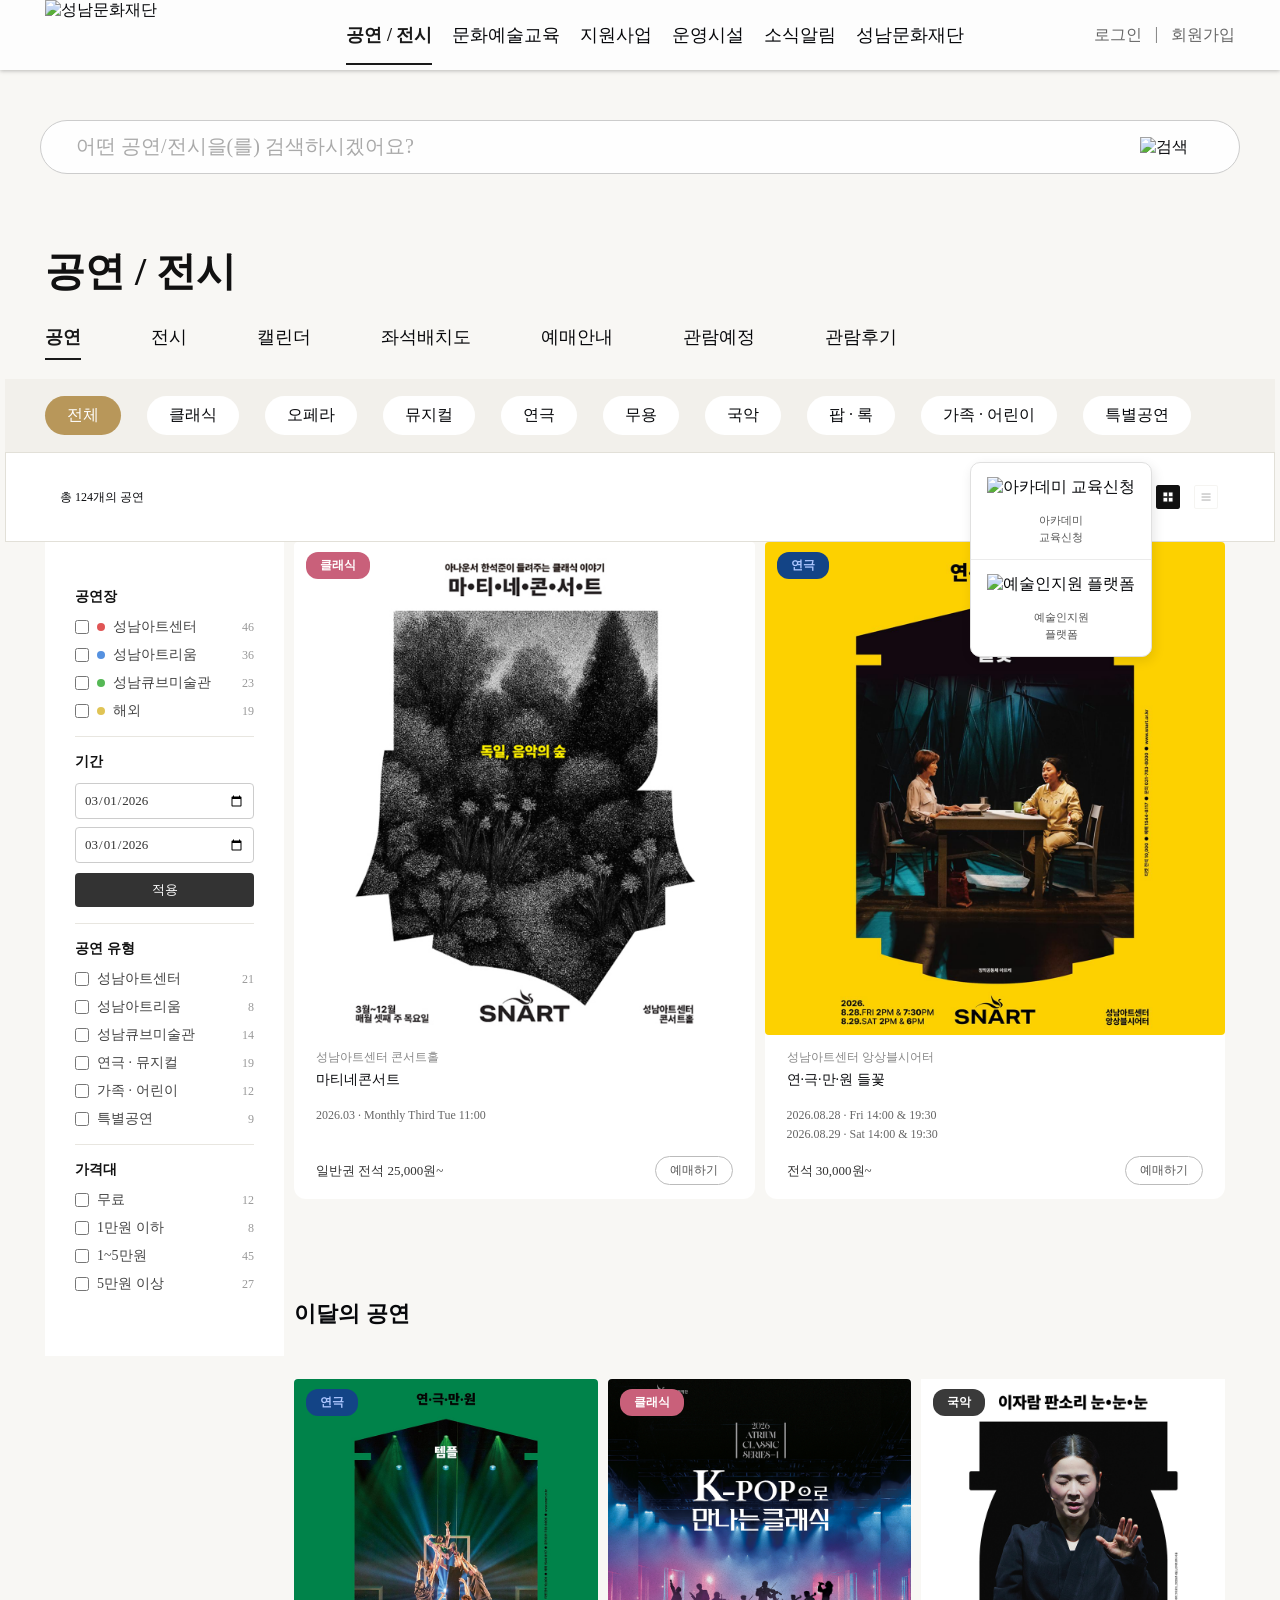
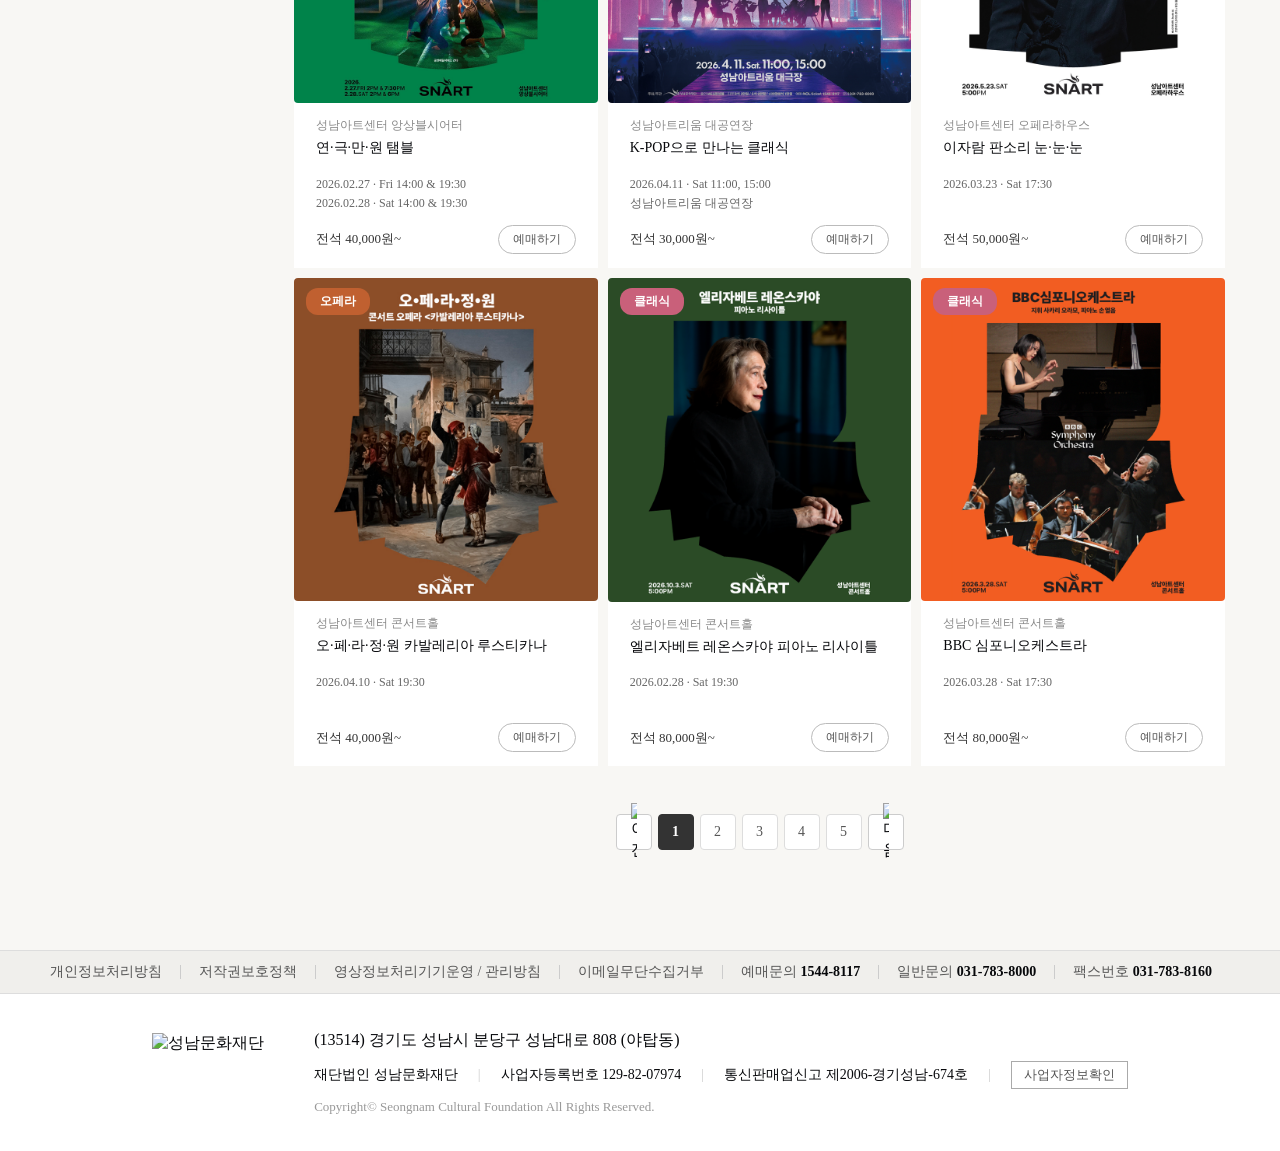
==== commit 7557ddf6: "0320" ====
--- a/subpage1.html
+++ b/subpage1.html
@@ -381,7 +381,7 @@
     </div>
   </footer>
 
+  <script src="js/header.js"></script>
   <script src="js/subpage1.js"></script>
-  <script src="js/header.js"></script>
 </body>
 </html>
--- a/css/header.css
+++ b/css/header.css
@@ -11,9 +11,9 @@
 
 header .container {
   display: flex;
-  align-items: flex-end;
-  height: 66px;
-  padding-bottom: 10px;
+  align-items: center;
+  justify-content: space-between;
+  height: 70px;
 }
 
 /* 로고 */
@@ -36,11 +36,10 @@
   display: flex;
   gap: 20px;
   align-items: center;
-  margin-bottom: 10px;
 }
 
 .header-nav ul li a {
-  font-size: 22px;
+  font-size: 18px;
   white-space: nowrap;
   transition: color 0.2s;
 }
@@ -51,11 +50,8 @@
 
 /* 로그인/회원가입 */
 .header-auth {
-  margin-left: 83px;
   display: flex;
-  align-items: center;
   gap: 13px;
-  flex-shrink: 0;
 }
 
 .header-auth a {
--- a/css/subpage1.css
+++ b/css/subpage1.css
@@ -8,7 +8,7 @@
 
 /* ============ 검색 ============ */
 #search {
-  margin-top: 18px;
+  margin-top: 50px;
   display: flex;
   justify-content: center;
 }
@@ -30,7 +30,7 @@
   border: none;
   background: transparent;
   margin-left: 30px;
-  font-size: 16px;
+  font-size: 18px;
   font-weight: 300;
   color: #333;
   outline: none;
@@ -49,20 +49,18 @@
   margin-right: 46px;
   flex-shrink: 0;
   cursor: pointer;
-  background: none;
-  border: none;
-  padding: 0;
 }
 
 .search-btn img {
-  width: 24px;
-  height: 24px;
+  height: 20px;
+  width: auto;
+  display: block;
 }
 
 
 /* ============ 공연/전시 헤더 섹션 ============ */
 #perf-nav-section {
-  margin-top: 26px;
+  margin-top: 70px;
 }
 
 /* 페이지 타이틀 */
@@ -89,7 +87,6 @@
 
 .page-nav ul li a {
   font-size: 18px;
-  color: #333;
   white-space: nowrap;
   padding-bottom: 12px;
   display: inline-block;
@@ -171,7 +168,12 @@
   width: 239px;
   flex-shrink: 0;
   padding: 30px;
+  height: 100vh;
   background: #fff;
+  position: sticky;
+  top: 76px; /* 고정 헤더(66px) + 여백(10px) */
+  max-height: calc(100vh - 86px);
+  overflow-y: auto;
 }
 
 .filter-group {
@@ -535,7 +537,6 @@
 .featured-cards {
   display: flex;
   gap: 10px;
-  margin-top: 30px;
 }
 
 .featured-card {
@@ -642,6 +643,9 @@
   font-weight: 600;
 }
 
+
+/*  */
+footer{margin-top: 0;}
 /* ============ 반응형 1100px ============ */
 @media (max-width: 1200px) {
      /* 우측 고정 사이드 네비 숨김 */
